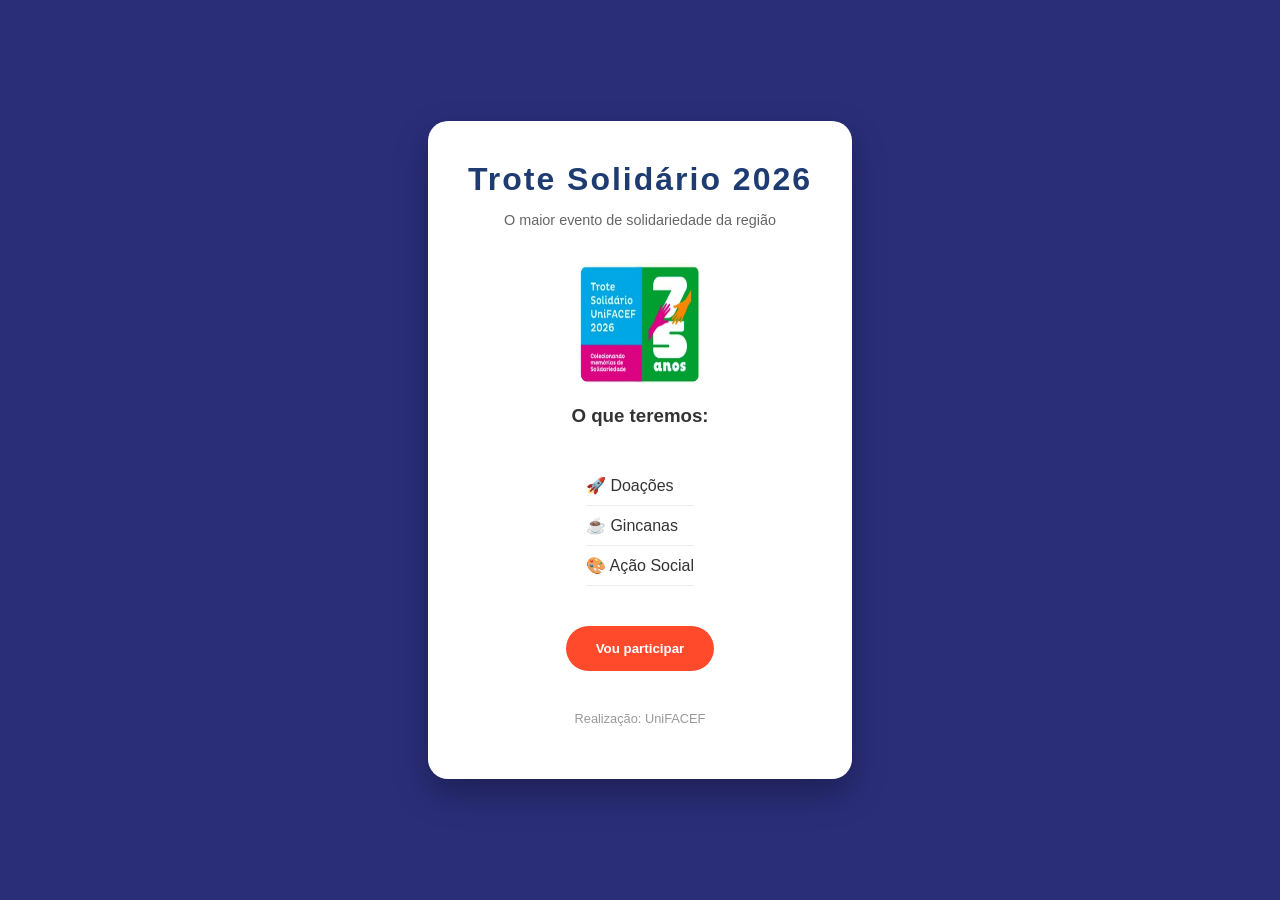
==== index.html @ dffaeb35 "va" ====
<!DOCTYPE html>
<html lang="pt-br">
    <head>
        <meta charset="UTF-8">
        <link rel="stylesheet" href="trote.css">
        <title>Trote Solidário 2026</title>
    </head>
    <body>
        <div class="container">
            <header>
                <h1>Trote Solidário 2026</h1>
                <p class="subtitulo">O maior evento de solidariedade da região</p>
            </header>
            
            <section class="conteudo">
                <img src="trote.jpeg" alt="Banner Tech" class="banner">
                
                <h3>O que teremos:</h3>
                <ul>
                    <li>🚀 Doações</li>
                    <li>☕ Gincanas</li>
                    <li>🎨 Ação Social</li>
                </ul>
            </section>

            <footer>
                <button class="btn-inscricao">Vou participar</button>
                <p>Realização: UniFACEF</p>
            </footer>
        </div>
    </body>
</html>
---- trote.css ----
/* Reset básico e fundo degradê */

body {
    margin: 0;
    padding: 0;
    font-family: 'Segoe UI', Tahoma, Geneva, Verdana, sans-serif;
    background: #2a2e79;
    display: flex;
     justify-content: center;
     align-items: center;
    min-height: 100vh;
     color: #333; 
}

/* Container principal empilhado */
.container {
     background-color: white;
     padding: 40px;
     border-radius: 20px;
     box-shadow: 0 15px 35px rgba(0,0,0,0.3);
     text-align: center;
     max-width: 400px;
     display: flex; 
     flex-direction: column;/* Empilha os itens um embaixo do outro */
      gap: 20px; /* Espaço entre header, section e footer */
}

/* Estilizando o cabeçalho */
header h1 {
     margin: 0;
    color: #1e3c72;
    letter-spacing: 2px; 
}

.subtitulo {
    font-size: 0.9rem;
    color: #666;  
}

/* Seção de Conteúdo e Lista */
.banner {
    width: 120px;
    height: 120px;
    border-radius: 10px; 
}

ul {
       list-style: none; /* Remove as bolinhas */
       padding: 0px;
      text-align: left; /* Alinha a lista à esquerda para ficar mais organizado */
      margin: 20px auto;
     display: inline-block;
}

li {
     padding: 10px 0;
 border-bottom: 1px solid #eee; /*Linha sutil entre itens */
}

/* Botão com efeito de estado */
.btn-inscricao {
      background-color: #ff4b2b;
    color: white;
    border: none;
    padding: 15px 30px;
    border-radius: 50px;
    font-weight: bold;
    cursor: pointer;
    transition: 0.3s;  
}

.btn-inscricao:hover {
     background-color: #ff416c;
     transform: translateY(-3px); Efeito de flutuar;
}

footer p {
    font-size: 0.8rem;
    margin-top: 30px;
    color: #999; 
    padding-top: 10px; 
}
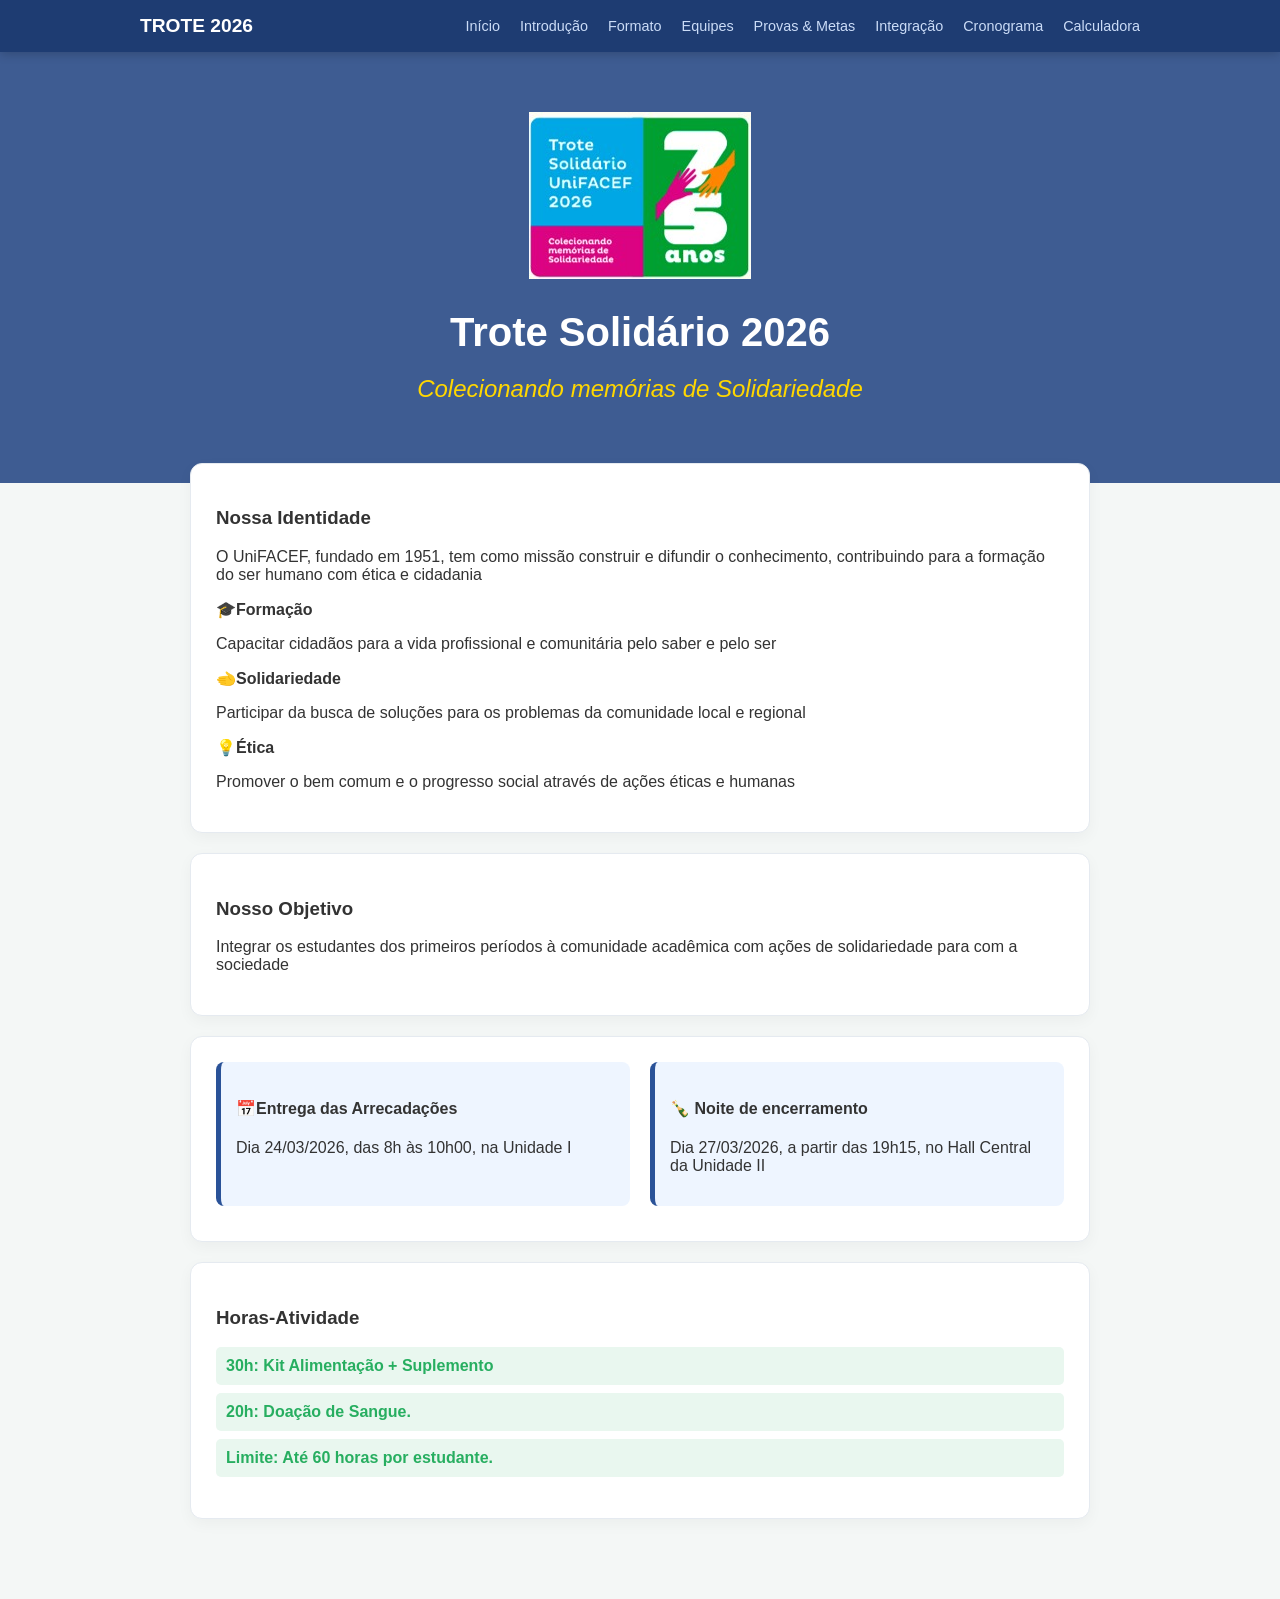
==== commit 77bad860: "Adiciona novas seções na página de Integração" ====
--- a/index.html
+++ b/index.html
@@ -1,32 +1,83 @@
 <!DOCTYPE html>
 <html lang="pt-br">
     <head>
-        <meta charset="UTF-8">
-        <link rel="stylesheet" href="trote.css">
-        <title>Trote Solidário 2026</title>
+        <meta charset="UTF-8"/>
+        <link rel="stylesheet" href="styles.css">
+        <title> Trote Solidário </title>
     </head>
     <body>
-        <div class="container">
-            <header>
-                <h1>Trote Solidário 2026</h1>
-                <p class="subtitulo">O maior evento de solidariedade da região</p>
-            </header>
-            
-            <section class="conteudo">
-                <img src="trote.jpeg" alt="Banner Tech" class="banner">
-                
-                <h3>O que teremos:</h3>
+       <nav class="menu-principal">
+        <div class="menu-container">
+            <a href="index.html" class="logo"> Trote 2026 </a>
+            <ul class="lista">
+                <li> <a href="index.html"> Início </a> </li> 
+                <li> <a href="introducao.html"> Introdução </a></li>
+                <li> <a href="formato.html"> Formato </a> </li> 
+                <li> <a href="equipes.html"> Equipes </a> </li>
+                <li> <a href="provas.html"> Provas & Metas </a> </li> 
+                <li> <a href="integracao.html"> Integração </a> </li>
+                <li> <a href="cronograma.html"> Cronograma </a> </li> 
+                <li> <a href="calculadora.html"> Calculadora </a> </li>
+            </ul>    
+        </div> 
+       </nav>
+       <header class="cabecalho">
+            <div class="cabecalho-container">
+                <img src="trote.jpeg" alt="Trote Solidário"/>
+                <h1> Trote Solidário 2026</h1>
+                <h2> Colecionando memórias de Solidariedade </h2>
+            </div>
+       </header>
+       <main class="principal">
+            <section>
+                <h3> Nossa Identidade </h3>
+                <p> 
+                     O UniFACEF, fundado em 1951, tem como missão construir e difundir o conhecimento, contribuindo para a formação do ser humano com ética e cidadania
+                 </p>
+                <div>
+                    <div>
+                        <strong> 🎓Formação </strong>
+                        <p> 
+                            Capacitar cidadãos para a vida profissional e comunitária pelo saber e pelo ser
+                        </p>
+                    </div>
+                    <div>
+                        <strong> 🫲Solidariedade </strong>
+                        <p> 
+                            Participar da busca de soluções para os problemas da comunidade local e regional
+                         </p>
+                    </div> 
+                    <div>
+                        <strong> 💡Ética </strong>
+                        <p> 
+                            Promover o bem comum e o progresso social através de ações éticas e humanas
+                        </p>
+                    </div>
+            </section> 
+            <section> 
+                <h3> Nosso Objetivo </h3>
+                <p> 
+                    Integrar os estudantes dos primeiros períodos à comunidade acadêmica com ações de solidariedade para com a sociedade</p>
+                </p>
+            </section>
+            <section class="importante"> 
+                <div class="caixa-importante">
+                    <h4> 📅Entrega das Arrecadações </h4>
+                    <p> Dia 24/03/2026, das 8h às 10h00, na Unidade I </p>
+                </div>
+                <div class="caixa-importante">
+                    <h4> 🍾 Noite de encerramento </h4>
+                    <p> Dia 27/03/2026, a partir das 19h15, no Hall Central da Unidade II </p>
+                </div>    
+            </section>
+            <section class="recompensas"> 
+                <h3> Horas-Atividade </h3>
                 <ul>
-                    <li>🚀 Doações</li>
-                    <li>☕ Gincanas</li>
-                    <li>🎨 Ação Social</li>
+                    <li> <strong> 30h: </strong> Kit Alimentação + Suplemento </li>
+                    <li> <strong> 20h: </strong> Doação de Sangue. </li>
+                    <li> <strong> Limite: </strong> Até 60 horas por estudante. </li>
                 </ul>
             </section>
-
-            <footer>
-                <button class="btn-inscricao">Vou participar</button>
-                <p>Realização: UniFACEF</p>
-            </footer>
-        </div>
+       </main>     
     </body>
 </html>
--- a/styles.css
+++ b/styles.css
@@ -0,0 +1,298 @@
+body {
+    margin: 0; font-family: 'Segoe UI', sans-serif;
+    background-color: #F4F7F6; color: #333;
+}
+.menu-principal {
+    background-color: #1E3C72; padding: 15px 0;
+    position: sticky; top: 0; z-index: 1000;
+    box-shadow: 0 2px 10px rgba(0,0,0,0.2);
+}
+.menu-container {
+    max-width: 1000px; margin: 0 auto; display: flex;
+    justify-content: space-between; align-items: center;
+    padding: 0 20px;
+}
+.logo{
+    color: white; text-decoration: none; font-weight: bold;
+    font-size: 1.2rem;  text-transform: uppercase;
+}
+.lista {
+    list-style: none; display: flex; gap: 20px;
+    margin: 0; padding: 0;
+}
+.lista a {
+    color: #cbdcf7; text-decoration: none; font-size: 0.9rem; 
+    font-weight: 500; transition: color 0.3s;
+}
+.lista a:hover {
+    color: #fff;
+}
+.cabecalho {
+   
+    background-color: #3E5C92;
+    color: white;
+    padding: 60px 20px;
+    text-align: center;
+}
+.cabecalho-container {
+    
+}
+.cabecalho-container h1 {
+    font-size: 2.5rem;
+    margin-bottom: 5px;
+} 
+.cabecalho-container h2 {
+    font-weight: 300;
+    font-style: italic;
+    color: #ffd700;
+}
+.principal {
+    
+    max-width: 900px;
+    margin: -40px auto 40px;
+    padding: 20px;
+}
+section {
+    background: white;
+    margin-bottom: 20px;
+    padding: 25px;
+    border-radius: 12px;
+    border: 1px solid #e5eaf0;
+    box-shadow: 0 5px 15px rgba(0,0,0,0.04);
+}
+
+.card-yellow {
+    background: #fffdf0;
+    border: 2px solid #ffd700;
+    box-shadow: 0 6px 18px rgba(255, 181, 0, 0.2);
+}
+
+.card-yellow p, .card-yellow li {
+    color: #2b2b2b;
+}
+
+.card-title {
+    font-size: 1.4rem;
+    color: #1e3c72;
+}
+
+.importante {
+
+    display: flex; /* por padrão, adota-se a horizontal (row)*/
+    gap: 20px;
+}
+.caixa-importante {
+    flex: 1;
+    background: #eef5ff;
+    padding: 15px;
+    border-left: 5px solid #2a5298;
+    border-radius: 8px;
+    margin-bottom: 10px;
+}
+
+.recompensas ul {
+    list-style: none;
+    padding: 0;
+}
+
+.recompensas li {
+    background: #e9f7ef;
+    margin: 8px 0;
+    padding: 10px;
+    border-radius: 5px;
+    color: #27ae60;
+    font-weight: bold;
+}
+
+.missao p {
+    line-height: 1.6; /* altura da linha - melhora a leitura de textos longos */
+    margin-bottom: 20px;
+    text-align: justify; /* alinhamento à esquerda e à direita */
+}
+
+.valores ul {
+    list-style: none;
+    padding: 0px;
+}
+
+table {
+    width: 100%; 
+    border-collapse: collapse; /* junto as bordas adjacentes, ficando uma só */
+    margin-top: 20px;
+    background-color: white;
+}
+th, td {
+    padding: 15px; text-align: left;
+    border-bottom: 1px solid #ddd;
+}
+th {
+    background-color: #2a5298;
+    color: white;
+    text-transform: uppercase;
+    font-size: 0.85rem;
+}
+.amarelo {
+    width: 25px; height: 25px; background: yellow;
+}
+.cinza {
+    width: 25px; height: 25px; background: gray;
+}
+
+.kit-container {
+    background-color: #fff8e1;
+    border: 2px dashed #ffc107;
+    padding: 20px;
+    border-radius: 10px;
+    margin: 15px 0;
+}
+
+.lista-itens {
+    list-style: none;
+    padding: 0;
+}
+
+.lista-itens li {
+    font-size: 1.1rem;
+    margin: 10px 0;
+    color: #856404;
+}
+
+.suplementos {
+    border-left: 5px solid #ff4b2b;
+    background-color: #fff5f5;
+}
+
+/* Destaque para as Provas de Menção Honrosa */
+.memorias-facef, .acao-social, .album-figurinhas {
+    border-left: 5px solid #ffd700; /* Cor dourada para medalhas */
+    background-color: #fffdf0;
+}
+
+footer{
+    background-color: #1e3c72; /* Azul escuro oficial do Uni-FACEF  */
+    color: white; /* Texto em branco para contraste */
+     text-align: center; /* Centraliza as informações de contato */
+      padding: 30px 20px; /* Espaçamento interno para não sufocar o texto */
+      margin-top: 50px; /* Afasta o rodapé do conteúdo principal (main) */
+      font-size: 0.85rem; /* Fonte levemente menor para hierarquia visual */
+       border-top: 4px solid #ffd700; /* Linha dourada discreta no topo do footer */
+}
+
+footer p {
+
+     margin: 8px 0; /* Espaçamento entre as linhas de texto */
+      opacity: 0.9; /* Deixa o texto suavemente menos brilhante que o menu */
+}
+
+.timeline {
+    border-left: 3px solid #2a5298;
+    padding-left: 20px;
+    margin-top: 20px;
+}
+
+.evento {
+    margin-bottom: 25px;
+    position: relative; /* dá o poder de flutuar na página, sem alterar posição outros elementos*/
+}
+/* cria um pseudoelemento no CSS - serve para inserir conteúdo decorativo ou informativo logo no início de um elemento sem que altere HTML  - elemento fantasma */
+.evento::before { 
+    content: ''; /* sem texto */
+    width: 12px; /* largura da bolinha */
+    height: 12px; /* altura da bolinha */
+    background: #ff4b2b; /* fundo da bolinha */
+    border-radius: 50%; /* cria a bolinha */
+    position: absolute; /* cria a bolinha na posição atual */
+    left: -28px; /* vai para a esquerda */
+    top: 5px; /* abaixa 5px */ 
+}
+
+.grid-locais {
+    display: flex;
+    gap: 20px;
+}
+
+.local {
+    flex: 1; /* ocupe toda a área */
+    background: #f8f9fa;
+    padding :15px;
+    border-radius: 8px;
+    border: 1px solid #dee2e6;
+}
+.cartao-resumo {
+            background-color: #ffffff;
+            border-radius: 12px;
+            padding: 30px;
+            box-shadow: 0 4px 10px rgba(0, 0, 0, 0.05); /* Sombra leve */
+            width: 100%;
+            max-width: 900px;
+        }
+
+        .medalhas-honra {
+            background-color: #fffdf0; /* fundo claro */
+            border: 2px solid #ffd700; /* borda amarela */
+            border-radius: 14px;
+            padding: 24px;
+            margin: 20px 0;
+            box-shadow: 0 6px 16px rgba(0, 0, 0, 0.08);
+        }
+
+        .medalhas-honra .lista-provas {
+            background-color: #ffffff;
+            border: none;
+            border-radius: 8px;
+            padding: 0;
+            margin-top: 12px;
+        }
+
+        .medalhas-honra .lista-provas li {
+            background-color: #eef5ff;
+            border-left: 5px solid #285296;
+            border-radius: 8px;
+            padding: 14px 16px;
+            margin-bottom: 10px;
+            color: #1a4369;
+            font-weight: 600;
+            box-shadow: 0 1px 4px rgba(0,0,0,0.08);
+        }
+
+        .medalhas-honra .lista-provas li:last-child {
+            margin-bottom: 0;
+        }
+
+        /* Título da secção */
+        .titulo {
+            color: #222;
+            font-size: 1.4rem;
+            margin-bottom: 25px;
+        }
+
+        /* Estrutura de Grelha (Grid) para as duas colunas */
+        .tabela-grid {
+            display: grid;
+            grid-template-columns: 1fr 1fr; /* Duas colunas de tamanho igual */
+            /* Nota: Não coloquei gap aqui para os cabeçalhos ficarem juntos */
+        }
+
+        /* Estilo da barra azul dos cabeçalhos */
+        .cabecalho-azul {
+            background-color: #285296; /* Azul do Uni-FACEF */
+            color: white;
+            font-weight: bold;
+            font-size: 0.85rem;
+            padding: 15px 20px;
+            text-transform: uppercase;
+        }
+
+        /* Arredondar apenas os cantos superiores da barra azul */
+        .cabecalho-azul.esq { border-top-left-radius: 4px; }
+        .cabecalho-azul.dir { border-top-right-radius: 4px; }
+
+        /* Estilo das listas de provas */
+        .lista-provas {
+            list-style-type: none; /* Remove as bolinhas padrão da lista */
+            padding: 20px;
+            margin: 0;
+            color: #9c7b38; /* Cor do texto (dourado escuro) */
+            line-height: 2; /* Espaçamento entre as linhas */
+            font-size: 1.05rem;
+        }
